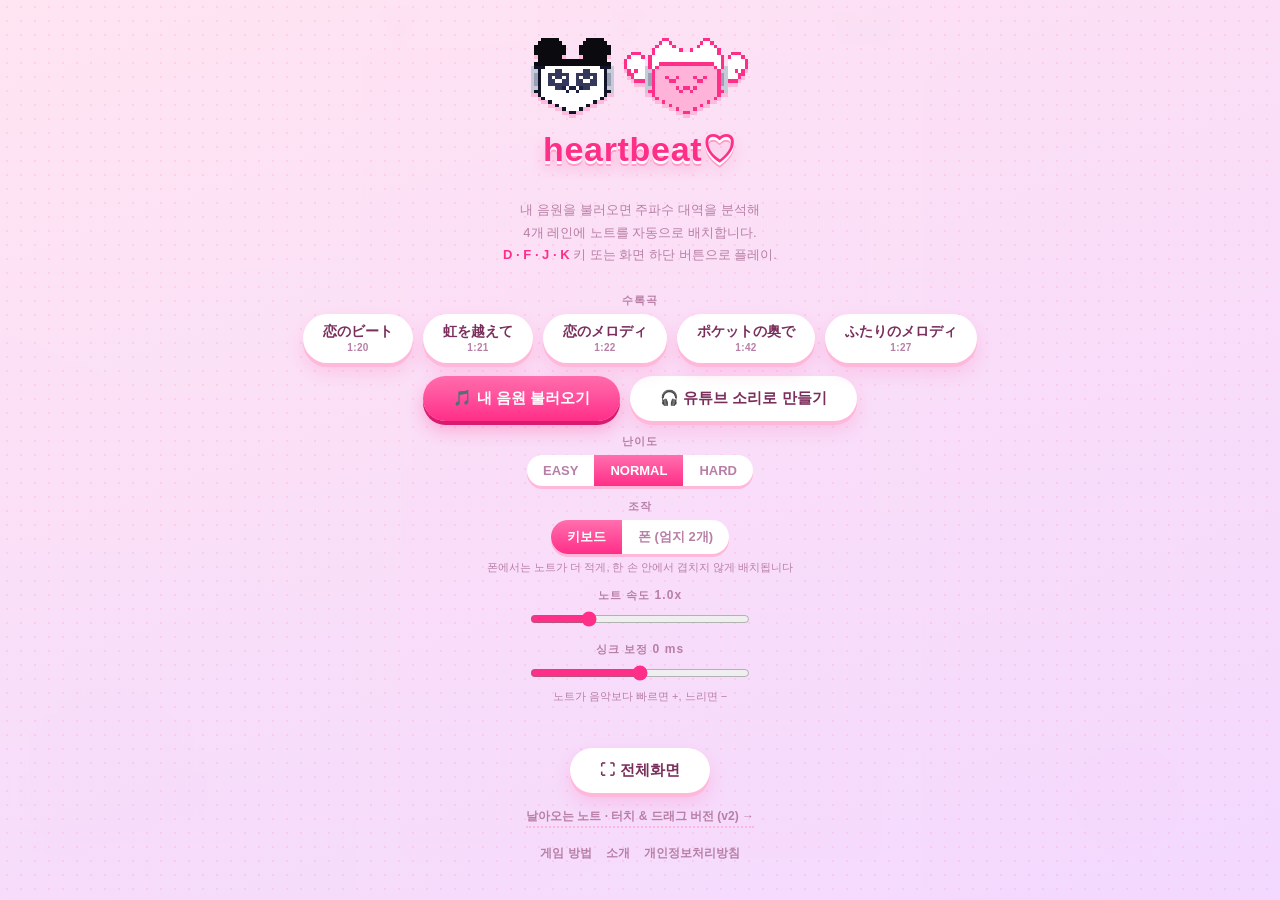
==== v1/index.html @ c4c6df56 "v2 를 사이트 루트로, v1 을 /v1/ 로 옮긴다 주소가 /heartbeat-music/ 와 /heartbeat-music/v2/ 둘로 갈려 관리가 번거로웠다. 현재 버전이 루" ====
<!DOCTYPE html>
<html lang="ko">
<head>
<meta charset="UTF-8">
<meta name="viewport" content="width=device-width, initial-scale=1.0, maximum-scale=1.0, user-scalable=no, viewport-fit=cover">
<title>heartbeat♡ — 내 음원으로 만드는 4키 리듬게임</title>
<meta name="description" content="음원을 넣으면 소리를 분석해 채보를 자동으로 만들어 주는 4키 리듬게임. 설치도 회원가입도 없이 브라우저에서 바로 플레이할 수 있습니다.">
<meta name="google-adsense-account" content="ca-pub-1647306421696648">
<link rel="icon" href="data:,">
<link rel="stylesheet" href="../css/style.css">
<script async src="https://pagead2.googlesyndication.com/pagead/js/adsbygoogle.js?client=ca-pub-1647306421696648"
crossorigin="anonymous"></script>
</head>
<body>
<div id="app">

  <div id="hud">
    <div class="hb"><div class="hl">SCORE</div><div class="hv" id="vScore">0</div></div>
    <div class="hb"><div class="hl">COMBO</div><div class="hv" id="vCombo">0</div></div>
    <div class="hb"><div class="hl">ACCURACY</div><div class="hv" id="vAcc">100%</div></div>
  </div>

  <div id="stageWrap">
    <canvas id="cv"></canvas>
    <button id="pauseBtn" class="hidden">일시정지</button>
  </div>
  <div id="progress"><div id="progressFill"></div></div>

  <!-- ===== Menu ===== -->
  <div class="overlay" id="menuOverlay">
    <!-- panda-heart.png is artwork used as-is; the cat is drawn by js/icon.js -->
    <div id="logo">
      <img id="logoPanda" src="../panda-heart.png" alt="">
      <div id="logoCat"></div>
    </div>
    <h1>heartbeat<span class="heart">♡</span></h1>
    <p class="desc">
      내 음원을 불러오면 주파수 대역을 분석해<br>
      4개 레인에 노트를 자동으로 배치합니다.<br>
      <b>D · F · J · K</b> 키 또는 화면 하단 버튼으로 플레이.
    </p>

    <div class="field">
      <div class="field-label">수록곡</div>
      <div class="row" id="songRow"></div>
    </div>

    <div class="row">
      <button class="btn" id="pickFileBtn">🎵 내 음원 불러오기</button>
      <button class="btn ghost hidden" id="captureBtn">🎧 유튜브 소리로 만들기</button>
    </div>
    <input type="file" id="fileInput" accept="audio/*" style="display:none">

    <!-- shown only while a tab-audio recording is running -->
    <div id="capturePanel" class="hidden">
      <div id="captureDot"></div>
      <div id="captureTime">0:00</div>
      <button class="btn" id="captureStopBtn">■ 녹음 끝내기</button>
      <div class="note-small">곡이 끝나면 눌러 주세요. 녹음한 만큼만 채보가 만들어집니다.</div>
    </div>

    <div class="field">
      <div class="field-label">난이도</div>
      <div class="seg" id="diffSeg">
        <button data-diff="easy">EASY</button>
        <button data-diff="normal" class="on">NORMAL</button>
        <button data-diff="hard">HARD</button>
      </div>
    </div>

    <div class="field">
      <div class="field-label">조작</div>
      <div class="seg" id="inputSeg">
        <button data-mobile="0">키보드</button>
        <button data-mobile="1">폰 (엄지 2개)</button>
      </div>
      <div class="note-small">폰에서는 노트가 더 적게, 한 손 안에서 겹치지 않게 배치됩니다</div>
    </div>

    <div class="field">
      <div class="field-label">노트 속도 <span class="val" id="speedVal">1.0x</span></div>
      <input type="range" id="speedRange" min="0.5" max="2.5" step="0.1" value="1.0">
    </div>

    <div class="field">
      <div class="field-label">싱크 보정 <span class="val" id="offsetVal">0 ms</span></div>
      <input type="range" id="offsetRange" min="-300" max="300" step="10" value="0">
      <div class="note-small">노트가 음악보다 빠르면 +, 느리면 −</div>
    </div>

    <div id="loadStatus"></div>
    <div id="bar" class="hidden"><div id="barFill"></div></div>
    <button class="btn hidden" id="playBtn">▶ 플레이</button>
    <button class="btn ghost hidden" id="fsBtn">⛶ 전체화면</button>
    <a class="ver-link" href="../">날아오는 노트 · 터치 &amp; 드래그 버전 (v2) →</a>

    <nav id="menuLinks">
      <a href="../guide.html">게임 방법</a>
      <a href="../about.html">소개</a>
      <a href="../privacy.html">개인정보처리방침</a>
    </nav>
  </div>

  <!-- ===== Pause ===== -->
  <div class="overlay hidden" id="pauseOverlay">
    <h1>일시정지</h1>
    <div class="row">
      <button class="btn" id="resumeBtn">계속하기</button>
      <button class="btn ghost" id="quitBtn">메뉴로</button>
    </div>
  </div>

  <!-- ===== Result ===== -->
  <div class="overlay hidden" id="resultOverlay">
    <div class="hl">RESULT</div>
    <div id="grade">S</div>
    <div id="rScore">0</div>
    <div class="val" id="rAcc">정확도 100.00% · 최대 콤보 0</div>
    <div class="stats">
      <span id="sP"><b>0</b>PERFECT</span>
      <span id="sG"><b>0</b>GREAT</span>
      <span id="sO"><b>0</b>GOOD</span>
      <span id="sM"><b>0</b>MISS</span>
    </div>
    <div class="val" id="rBest"></div>
    <div class="row">
      <button class="btn" id="againBtn">다시 하기</button>
      <button class="btn ghost" id="menuBtn">메뉴로</button>
    </div>
  </div>

</div>

<!-- Load order matters: each file registers itself on the shared RG namespace,
     and every file below depends on the ones above it.
     Plain scripts (not ES modules) so this runs from file:// with no server. -->
<script src="../js/v1/config.js"></script>
<!-- Generated by tools/embed-songs.py. Optional: only needed to play the built-in
     tracks from file://, where fetch() is blocked. Absent = 404 here, harmless. -->
<script src="../songs/tracks.js"></script>
<script src="../js/v1/dom.js"></script>
<script src="../js/icon.js"></script>
<script src="../js/audio.js"></script>
<script src="../js/capture.js"></script>
<script src="../js/songs.js"></script>
<script src="../js/v1/chart.js"></script>
<script src="../js/v1/render.js"></script>
<script src="../js/v1/game.js"></script>
<script src="../js/v1/ui.js"></script>
<script src="../js/v1/main.js"></script>
</body>
</html>
---- css/style.css ----
/* heartbeat♡ — cotton-candy dreamcore.
 * Soft pink ground, pink dot grid, chunky candy controls, pixel-crisp mascot.
 * The play field stays a touch deeper than the chrome so notes keep their contrast.
 */
:root {
  --bg: #ffe3f1;
  --bg2: #f3d9ff;
  --field: #ffd1e8;
  --field2: #ecd0fb;

  --ink: #7a2e5c;
  --dim: #b87fa6;
  --line: #ffb8d9;

  --pink: #ff2e88;
  --pink-soft: #ff9cc9;
  --pink-pale: #ffd9ec;

  /* lanes: pink · lavender · mint · sky */
  --l0: #ff2e88;
  --l1: #b57bee;
  --l2: #2fc9b8;
  --l3: #5f9cff;

  --perfect: #ff2e88;
  --great: #2fc9b8;
  --good: #5f9cff;
  --miss: #b87fa6;
}
* { box-sizing: border-box; -webkit-tap-highlight-color: transparent; }
html, body {
  margin: 0; height: 100%; width: 100%;
  position: fixed; overscroll-behavior: none;
  color: var(--ink);
  font-family: -apple-system, BlinkMacSystemFont, "Segoe UI", Pretendard, "Malgun Gothic", sans-serif;
  overflow: hidden; touch-action: none; user-select: none;

  background-color: var(--bg);
  /* dreamy blobs + the pink dot grid */
  background-image:
    radial-gradient(circle at 18% 12%, rgba(255,255,255,.85), transparent 42%),
    radial-gradient(circle at 82% 8%,  rgba(181,123,238,.30), transparent 46%),
    radial-gradient(circle at 88% 88%, rgba(255,46,136,.20), transparent 44%),
    radial-gradient(circle at 8% 84%,  rgba(95,156,255,.20), transparent 46%),
    radial-gradient(circle, rgba(255,46,136,.16) 1.4px, transparent 1.5px),
    linear-gradient(160deg, var(--bg), var(--bg2));
  background-size: auto, auto, auto, auto, 14px 14px, auto;
}
#app {
  position: relative; height: 100dvh; width: 100vw;
  display: flex; flex-direction: column; align-items: center;
  padding-left: env(safe-area-inset-left); padding-right: env(safe-area-inset-right);
}

/* ---------- HUD ---------- */
#hud {
  width: 100%; max-width: 560px; display: flex; justify-content: space-between;
  padding: calc(10px + env(safe-area-inset-top)) 18px 6px; z-index: 4;
  flex: 0 0 auto;
}
.hb { text-align: center; }
.hl { font-size: 10px; color: var(--dim); letter-spacing: .14em; font-weight: 700; }
.hv {
  font-size: 20px; font-weight: 800; font-variant-numeric: tabular-nums;
  text-shadow: 0 2px 0 rgba(255,255,255,.9);
}
#vScore { color: var(--ink); }
#vCombo { color: var(--pink); }
#vAcc { color: var(--l2); }

/* ---------- Stage ---------- */
#stageWrap {
  position: relative; flex: 1 1 auto; min-height: 0; width: 100%; max-width: 560px;
  background:
    radial-gradient(circle, rgba(255,255,255,.5) 1.4px, transparent 1.5px),
    linear-gradient(180deg, var(--field), var(--field2));
  background-size: 12px 12px, auto;
  border-left: 3px solid rgba(255,255,255,.65);
  border-right: 3px solid rgba(255,255,255,.65);
  box-shadow: inset 0 0 40px rgba(255,255,255,.55);
}
canvas { display: block; width: 100%; height: 100%; }

#progress {
  width: 100%; max-width: 560px; height: 5px; background: var(--pink-pale); position: relative;
  flex: 0 0 auto; margin-bottom: env(safe-area-inset-bottom);
}
#progressFill {
  height: 100%; width: 0%;
  background: linear-gradient(90deg, var(--l0), var(--l1), var(--l2));
}

/* ---------- Overlays ---------- */
.overlay {
  position: absolute; inset: 0; z-index: 10;
  display: flex; flex-direction: column; align-items: center;
  /* `safe` keeps the top reachable: plain `center` clips the overflowing start
     edge of a scroll container, so the logo becomes unscrollable on short screens. */
  justify-content: center;
  justify-content: safe center;
  gap: 13px; padding: 24px; text-align: center;
  background:
    radial-gradient(circle, rgba(255,46,136,.10) 1.4px, transparent 1.5px),
    linear-gradient(160deg, rgba(255,227,241,.96), rgba(243,217,255,.96));
  background-size: 14px 14px, auto;
  backdrop-filter: blur(6px);
  overflow-y: auto; -webkit-overflow-scrolling: touch; touch-action: pan-y;
}
.hidden { display: none !important; }

/* ---------- Logo + title ---------- */
/* Panda artwork and the generated cat, side by side. Bottom-aligned so the two
   heart points sit on the same line even though the drawings differ in height. */
#logo {
  line-height: 0; display: flex; align-items: flex-end; justify-content: center;
  gap: 10px;
  filter: drop-shadow(0 4px 0 rgba(255,156,201,.55));
}
#logo svg, #logo img {
  /* Both characters are sized by HEIGHT, never by width. They have very different
     aspect ratios — the cat's grid is 36x22 because of its wings, the panda's
     artwork is nearly square — so a shared width makes one tower over the other.
     Sizing by height keeps them level and means a breakpoint only has to change
     this one number instead of a matched pair that can drift apart. */
  height: 76px; width: auto; display: block;
  image-rendering: pixelated; image-rendering: crisp-edges;
}

h1 {
  margin: 0; font-size: 34px; font-weight: 800; letter-spacing: .02em;
  color: var(--pink);
  text-shadow: 0 3px 0 #fff, 0 5px 0 var(--pink-soft), 0 8px 14px rgba(255,46,136,.3);
}
h1 .heart { display: inline-block; animation: beat 1.1s ease-in-out infinite; }
@keyframes beat {
  0%, 100% { transform: scale(1); }
  18% { transform: scale(1.22); }
  36% { transform: scale(1); }
}
.desc {
  color: var(--dim); font-size: 13px; line-height: 1.75; max-width: 380px;
  /* Korean wraps mid-phrase by default, which leaves orphan words like "분석해"
     stranded on their own line; keep-all breaks only at spaces. */
  word-break: keep-all;
  text-wrap: balance;
}
.desc b { color: var(--pink); }

/* ---------- Candy buttons ---------- */
.btn {
  border: none; border-radius: 999px; padding: 13px 30px; font-size: 15px; font-weight: 800;
  color: #fff; background: linear-gradient(180deg, #ff6fae, var(--pink));
  cursor: pointer;
  box-shadow: 0 4px 0 #d81b6e, 0 9px 18px rgba(255,46,136,.32);
  transition: transform .08s, box-shadow .08s;
}
.btn:active {
  transform: translateY(3px);
  box-shadow: 0 1px 0 #d81b6e, 0 4px 10px rgba(255,46,136,.3);
}
.btn.ghost {
  color: var(--ink); background: #fff;
  box-shadow: 0 4px 0 var(--line), 0 9px 18px rgba(255,46,136,.16);
}
.btn.ghost:active { box-shadow: 0 1px 0 var(--line), 0 4px 10px rgba(255,46,136,.16); }
.row { display: flex; gap: 10px; flex-wrap: wrap; justify-content: center; }

/* Recording panel, shown only while a tab-audio capture runs. */
#capturePanel {
  display: flex; flex-direction: column; align-items: center; gap: 8px;
  padding: 14px 20px; border-radius: 20px;
  background: rgba(255,255,255,.72); border: 2px solid var(--l0);
  box-shadow: 0 8px 22px rgba(255,46,136,.18);
}
#captureDot {
  width: 12px; height: 12px; border-radius: 50%; background: var(--l0);
  animation: recPulse 1.1s ease-in-out infinite;
}
@keyframes recPulse {
  0%, 100% { opacity: 1; transform: scale(1); }
  50%      { opacity: .35; transform: scale(.8); }
}
#captureTime {
  font-size: 26px; font-weight: 800; color: var(--l0);
  font-variant-numeric: tabular-nums; letter-spacing: .02em;
}
.btn:disabled { opacity: .45; cursor: not-allowed; }

/* Built-in track buttons: title over a small duration line. */
.song-btn {
  display: flex; flex-direction: column; align-items: center; gap: 1px;
  padding: 9px 20px; line-height: 1.25;
}
.song-btn span { font-size: 14px; }
.song-btn small { font-size: 10px; color: var(--dim); font-weight: 700; letter-spacing: .04em; }

/* The chosen track. Without this nothing on screen says which song is loaded
   until it starts playing, so there is no way to check before pressing play. */
.song-btn.on {
  color: #fff; background: linear-gradient(180deg, #ff6fae, var(--pink));
  box-shadow: 0 4px 0 #d81b6e, 0 9px 18px rgba(255,46,136,.32);
}
.song-btn.on small { color: rgba(255,255,255,.85); }
.song-btn.on::after {
  content: '';
  position: absolute; left: 50%; bottom: -9px; transform: translateX(-50%);
  border: 5px solid transparent; border-top-color: var(--pink);
}
.song-btn { position: relative; }

/* ---------- Fields ---------- */
.field { display: flex; flex-direction: column; gap: 6px; align-items: center; }
.field-label { font-size: 11px; color: var(--dim); letter-spacing: .1em; font-weight: 700; }
.seg {
  display: flex; border-radius: 999px; overflow: hidden;
  background: #fff; box-shadow: 0 3px 0 var(--line);
}
.seg button {
  background: transparent; border: none; color: var(--dim);
  padding: 8px 16px; font-size: 13px; cursor: pointer; font-weight: 800;
}
.seg button.on { background: linear-gradient(180deg, #ff6fae, var(--pink)); color: #fff; }

input[type=range] { width: 220px; accent-color: var(--pink); }
.val { font-size: 12px; color: var(--dim); font-variant-numeric: tabular-nums; font-weight: 700; }

#loadStatus { font-size: 13px; color: var(--dim); min-height: 18px; font-weight: 600; }

#bar {
  width: 260px; height: 8px; background: #fff; border-radius: 999px; overflow: hidden;
  box-shadow: 0 2px 0 var(--line);
}
#barFill {
  height: 100%; width: 0%; transition: width .15s;
  background: linear-gradient(90deg, var(--l1), var(--l0));
}

/* ---------- Result ---------- */
#grade {
  font-size: 62px; font-weight: 800; line-height: 1;
  text-shadow: 0 4px 0 #fff, 0 7px 16px rgba(255,46,136,.3);
}
#rScore { font-size: 34px; font-weight: 800; color: var(--ink); }
.stats {
  display: grid; grid-template-columns: repeat(4, auto); gap: 14px;
  font-size: 11px; color: var(--dim); font-weight: 700;
}
.stats b { display: block; font-size: 17px; margin-bottom: 2px; }
#sP b { color: var(--perfect); } #sG b { color: var(--great); }
#sO b { color: var(--good); }   #sM b { color: var(--miss); }

#pauseBtn {
  position: absolute; top: 8px; right: 10px; z-index: 5;
  background: #fff; border: none; color: var(--pink);
  border-radius: 999px; padding: 8px 14px; font-size: 12px; font-weight: 800;
  cursor: pointer; box-shadow: 0 3px 0 var(--line);
}
.note-small { font-size: 11px; color: var(--dim); }

/* The link between the two versions, in both menus. */
.ver-link {
  color: var(--dim); font-size: 12px; font-weight: 700;
  text-decoration: none; border-bottom: 2px dotted var(--line);
  padding-bottom: 1px; margin-top: 2px;
}
.ver-link:active { color: var(--pink); }

/* Links out to the reading pages. Kept small and last so they sit below the
   controls without competing with them. */
#menuLinks {
  display: flex; gap: 14px; flex-wrap: wrap; justify-content: center;
  margin-top: 4px;
}
#menuLinks a {
  color: var(--dim); font-size: 12px; font-weight: 700; text-decoration: none;
}
#menuLinks a:active { color: var(--pink); }

/* ---- Landscape / short viewports: compress chrome, keep the lane tall ---- */
@media (max-height: 560px) {
  #hud { padding: calc(4px + env(safe-area-inset-top)) 14px 2px; }
  .hl { font-size: 9px; }
  .hv { font-size: 15px; }
  #stageWrap, #progress { max-width: 760px; }
  #pauseBtn { padding: 5px 11px; font-size: 11px; }

  .overlay { gap: 8px; padding: 12px 16px; justify-content: flex-start; }
  #logo svg, #logo img { height: 41px; }
  h1 { font-size: 22px; }
  .desc { font-size: 11px; line-height: 1.5; max-width: 460px; }
  .btn { padding: 9px 20px; font-size: 13px; }
  .field { flex-direction: row; align-items: center; gap: 10px; }
  .field-label { font-size: 10px; }
  input[type=range] { width: 170px; }
  .seg button { padding: 6px 13px; font-size: 12px; }
  #grade { font-size: 38px; }
  #rScore { font-size: 24px; }
  .stats { gap: 10px; font-size: 10px; }
  .stats b { font-size: 14px; }
  #loadStatus { font-size: 12px; min-height: 14px; }
  .note-small { font-size: 10px; }
}

/* Very short (landscape phones): two columns so the controls fit without scrolling.
   justify-items:center matters — grid items stretch by default, which blows the
   candy buttons up to full column width and wraps their labels. */
@media (max-height: 440px) and (orientation: landscape) {
  #menuOverlay {
    display: grid; grid-template-columns: auto auto;
    justify-content: center; align-content: center; justify-items: center;
    gap: 7px 26px; padding: 10px 18px;
  }
  #menuOverlay h1 { grid-column: 1 / -1; font-size: 20px; }
  #menuOverlay #playBtn { grid-column: 1 / -1; }
  #menuOverlay #logo,
  #menuOverlay .desc,
  #menuOverlay .note-small { display: none; }
  #menuOverlay .field-label { white-space: nowrap; }
}

/* Narrow phones in portrait */
@media (max-width: 400px) {
  .hv { font-size: 18px; }
  h1 { font-size: 28px; }
  #logo svg, #logo img { height: 51px; }
  .desc { font-size: 12px; }
  .btn { padding: 12px 22px; font-size: 14px; }
  input[type=range] { width: 200px; }
}
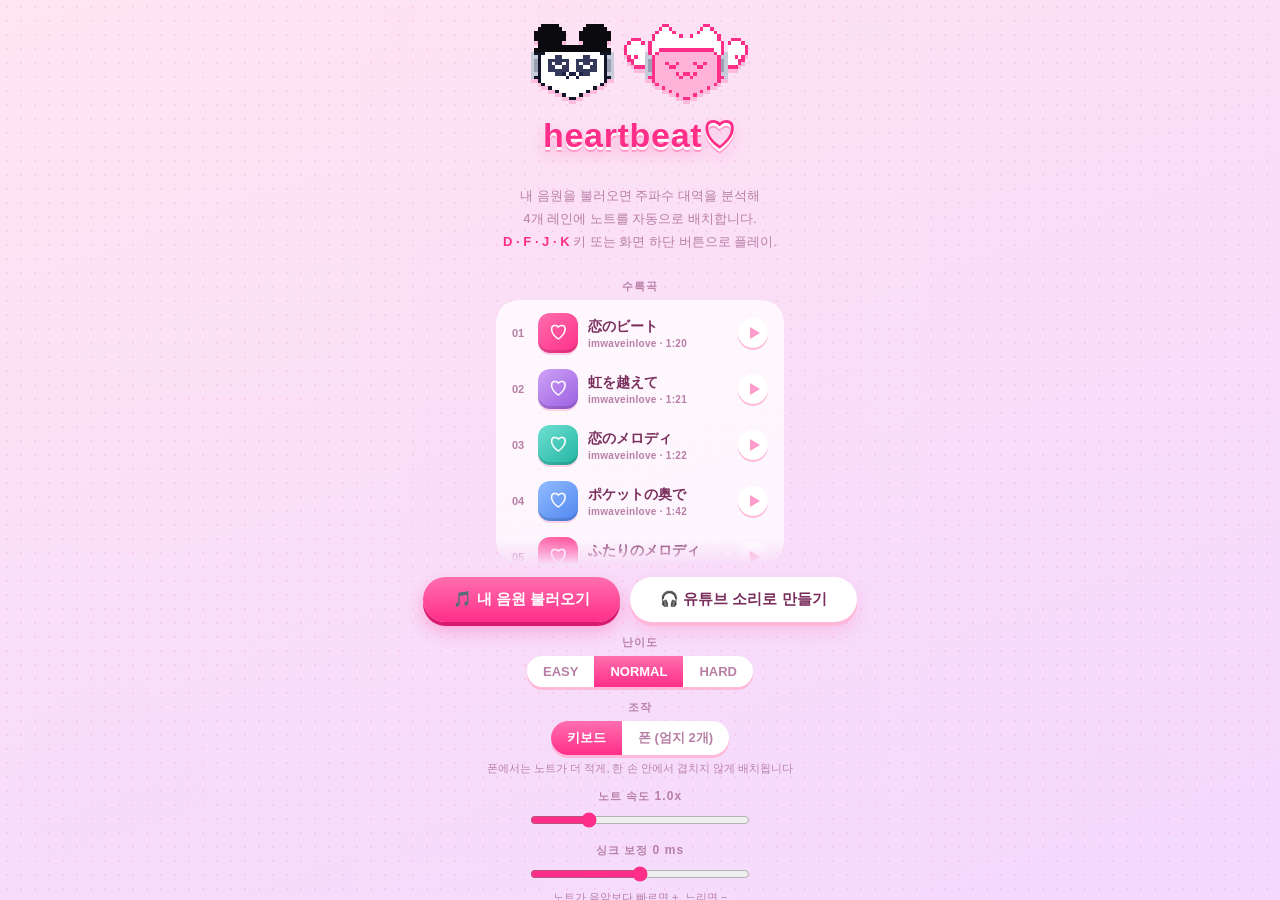
==== commit ee043276: "수록곡 2곡 추가, 수록곡을 스크롤 목록과 미리듣기로 바꾼다 - ログアウトのない世界(3:49) · どっちも好き(4:05) 를 songs/ 와 목록에 추가 - 버튼 줄 대신 플레이리" ====
--- a/v1/index.html
+++ b/v1/index.html
@@ -40,9 +40,9 @@
       <b>D · F · J · K</b> 키 또는 화면 하단 버튼으로 플레이.
     </p>
 
-    <div class="field">
+    <div class="field songs">
       <div class="field-label">수록곡</div>
-      <div class="row" id="songRow"></div>
+      <div class="song-list" id="songRow" role="listbox" aria-label="수록곡"></div>
     </div>
 
     <div class="row">
--- a/css/style.css
+++ b/css/style.css
@@ -186,27 +186,95 @@
 }
 .btn:disabled { opacity: .45; cursor: not-allowed; }
 
-/* Built-in track buttons: title over a small duration line. */
-.song-btn {
-  display: flex; flex-direction: column; align-items: center; gap: 1px;
-  padding: 9px 20px; line-height: 1.25;
-}
-.song-btn span { font-size: 14px; }
-.song-btn small { font-size: 10px; color: var(--dim); font-weight: 700; letter-spacing: .04em; }
+/* Built-in tracks: a scrolling playlist. About four rows show at once and the
+   bottom edge fades out, so it reads as "there is more below" without a label.
+   touch-action and overscroll-behavior matter here: the page itself is locked
+   (touch-action:none on body), and without contain a fling at the list's end
+   scrolls the whole menu instead. */
+.song-list {
+  width: min(340px, 100%); max-height: 264px;
+  overflow-y: auto; -webkit-overflow-scrolling: touch;
+  touch-action: pan-y; overscroll-behavior: contain;
+  display: flex; flex-direction: column; gap: 2px;
+  padding: 6px; border-radius: 22px;
+  background: rgba(255,255,255,.72);
+  box-shadow: 0 4px 0 var(--line), 0 9px 18px rgba(255,46,136,.14);
+  -webkit-mask-image: linear-gradient(180deg, #000 calc(100% - 26px), transparent);
+          mask-image: linear-gradient(180deg, #000 calc(100% - 26px), transparent);
+  padding-bottom: 22px;
+  scrollbar-width: thin; scrollbar-color: var(--pink-soft) transparent;
+}
+.song-list::-webkit-scrollbar { width: 5px; }
+.song-list::-webkit-scrollbar-thumb { background: var(--pink-soft); border-radius: 999px; }
+
+.song-item {
+  flex: 0 0 auto;
+  display: flex; align-items: center; gap: 10px; width: 100%;
+  padding: 7px 10px 7px 6px; border: none; border-radius: 16px;
+  background: transparent; color: var(--ink); text-align: left;
+  font: inherit; cursor: pointer;
+  transition: background .12s;
+}
+.song-item:active { background: var(--pink-pale); }
+.si-no {
+  width: 20px; flex: 0 0 auto; text-align: center;
+  font-size: 11px; font-weight: 800; color: var(--dim);
+  font-variant-numeric: tabular-nums;
+}
+.si-art {
+  width: 40px; height: 40px; flex: 0 0 auto; border-radius: 12px;
+  display: flex; align-items: center; justify-content: center;
+  color: #fff; font-size: 18px; font-weight: 800;
+  box-shadow: inset 0 -3px 0 rgba(0,0,0,.12), 0 2px 0 rgba(255,46,136,.18);
+}
+.si-main { flex: 1 1 auto; min-width: 0; display: flex; flex-direction: column; gap: 2px; }
+.si-title {
+  font-size: 14px; font-weight: 800; line-height: 1.25;
+  white-space: nowrap; overflow: hidden; text-overflow: ellipsis;
+}
+.si-sub { font-size: 10px; font-weight: 700; color: var(--dim); letter-spacing: .03em; }
+
+/* Right-hand mark: a play triangle at rest, a four-bar level meter while the
+   snippet plays. Both are drawn from the same four <i> so nothing swaps in. */
+.si-play {
+  width: 30px; height: 30px; flex: 0 0 auto; border-radius: 50%;
+  display: flex; align-items: center; justify-content: center; gap: 2px;
+  background: #fff; box-shadow: 0 2px 0 var(--line);
+  position: relative;
+}
+.si-play i { display: none; width: 3px; border-radius: 2px; background: var(--pink); }
+.si-play::before {
+  content: ''; margin-left: 3px;
+  border-style: solid; border-width: 6px 0 6px 10px;
+  border-color: transparent transparent transparent var(--pink-soft);
+}
+.song-item.playing .si-play::before { display: none; }
+.song-item.playing .si-play i {
+  display: block; height: 12px; transform-origin: 50% 100%;
+  animation: eq .9s ease-in-out infinite;
+}
+.song-item.playing .si-play i:nth-child(2) { animation-delay: -.3s; }
+.song-item.playing .si-play i:nth-child(3) { animation-delay: -.6s; }
+.song-item.playing .si-play i:nth-child(4) { animation-delay: -.15s; }
+@keyframes eq {
+  0%, 100% { transform: scaleY(.3); }
+  50%      { transform: scaleY(1); }
+}
 
 /* The chosen track. Without this nothing on screen says which song is loaded
    until it starts playing, so there is no way to check before pressing play. */
-.song-btn.on {
-  color: #fff; background: linear-gradient(180deg, #ff6fae, var(--pink));
-  box-shadow: 0 4px 0 #d81b6e, 0 9px 18px rgba(255,46,136,.32);
-}
-.song-btn.on small { color: rgba(255,255,255,.85); }
-.song-btn.on::after {
-  content: '';
-  position: absolute; left: 50%; bottom: -9px; transform: translateX(-50%);
-  border: 5px solid transparent; border-top-color: var(--pink);
-}
-.song-btn { position: relative; }
+.song-item.on {
+  background: linear-gradient(180deg, #ff6fae, var(--pink)); color: #fff;
+  box-shadow: 0 3px 0 #d81b6e;
+}
+.song-item.on .si-no, .song-item.on .si-sub { color: rgba(255,255,255,.85); }
+.song-item.on .si-art { box-shadow: inset 0 -3px 0 rgba(0,0,0,.12), 0 0 0 2px rgba(255,255,255,.75); }
+.song-item.on .si-play { box-shadow: none; }
+.song-item.on .si-play::before { border-left-color: var(--pink); }
+
+@media (prefers-reduced-motion: reduce) {
+  .song-item.playing .si-play i { animation: none; transform: scaleY(.7); }
+}
 
 /* ---------- Fields ---------- */
 .field { display: flex; flex-direction: column; gap: 6px; align-items: center; }
@@ -299,6 +367,10 @@
   .stats b { font-size: 14px; }
   #loadStatus { font-size: 12px; min-height: 14px; }
   .note-small { font-size: 10px; }
+  .field.songs { flex-direction: column; gap: 4px; }
+  .song-list { max-height: 150px; width: min(320px, 100%); }
+  .si-art { width: 32px; height: 32px; border-radius: 10px; font-size: 15px; }
+  .song-item { padding: 5px 8px 5px 4px; }
 }
 
 /* Very short (landscape phones): two columns so the controls fit without scrolling.
